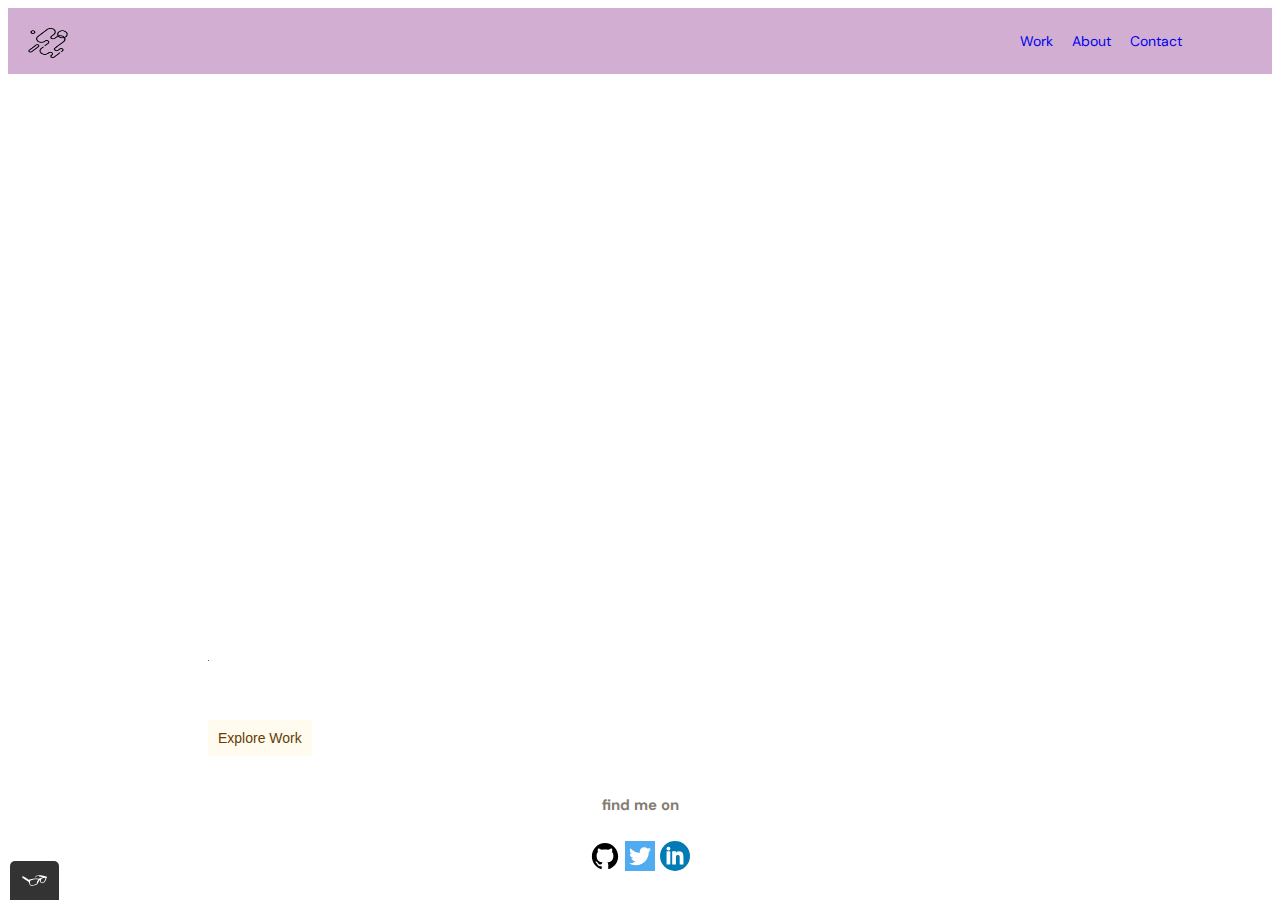
==== index.html @ d6a0b6d6 "css updates" ====
<!DOCTYPE html>
<html>

<head>
    <meta charset="utf-8">
    <title>Kelsey Merten's Portfolio</title>
    <meta name="viewport" content="width=device-width, initial-scale=1">
    <!--swap out favicon-->
    <link rel="icon" type="image/png" href="img/favicon-32x32.png" sizes="32x32" />

    <!--stylesheets-->
    <link rel="normalize" type="text/css" href="css/normalize.css">
    <link rel="stylesheet" type="text/css" href="css/stylesheet.css">

    <!--Fonts-->
    <link rel="preconnect" href="https://fonts.googleapis.com">
    <link rel="preconnect" href="https://fonts.gstatic.com" crossorigin>
    <link href="https://fonts.googleapis.com/css2?family=Abril+Fatface&display=swap" rel="stylesheet">
    <link href="https://fonts.googleapis.com/css2?family=DM+Sans:opsz,wght@9..40,200&display=swap" rel="stylesheet">

</head>

<body>
    <header class="page-header">
        <a href="index.html">
            <img class="icon" src="img/icon.png" href="index.html" alt="icon">
        </a>
        <nav class="page-header__item">
            <ul class="navigation-list" role="menubar">
                <li role="presentation">
                    <a href="work.html" role="menuitem">Work</a>
                </li>
                <li role="presentation">
                    <a href="about.kelsey.html" role="menuitem">About</a>
                </li>
                <li role="presentation">
                    <a href="contact.kelsey.html" role="menuitem">Contact</a>
                </li>
            </ul>
        </nav>
    </header>

    <main>
        <section class="columns">
            <div class="row.img">
                <div class="column img">
                    <a href="kmresume.pdf" title="Click to Download Resume" download="Kelsey.Merten.Resume">
                        <video autoplay src="./img/mymovie.mp4" alt="Photo of Kelsey"></video>
                    </a>
                </div>
            </div>


            <div class="row.info">
                <div class="column info">
                    <h1 class="name">Kelsey Joan <br> Merten
                        <div class="box"></div>
                    </h1>
                    <p>web developer | project manager | digital creator</p>

                    <span class="button2">
                        <button onclick="window.location.href='work.html'">Explore Work</button>
                    </span>
                </div>
            </div>

        </section>
    </main>
    <div class="footer">
        <footer>
            <h5>find me on</h5>

            <!-- Github logo -->
            <a href="https://github.com/kmerten10" target="_blank">
                <svg width="30px" height="30px" id="Layer_1" style="enable-background:new 0 0 512 512;" version="1.1"
                    viewBox="0 0 512 512" width="512px" xml:space="preserve" xmlns="http://www.w3.org/2000/svg"
                    xmlns:xlink="http://www.w3.org/1999/xlink">
                    <style type="text/css">
                        <![CDATA[
                        .st0 {
                            fill-rule: evenodd;
                            clip-rule: evenodd;
                        }
                        ]]>
                    </style>
                    <g>
                        <path class="st0"
                            d="M256,32C132.3,32,32,134.8,32,261.7c0,101.5,64.2,187.5,153.2,217.9c11.2,2.1,15.3-5,15.3-11.1   c0-5.5-0.2-19.9-0.3-39.1c-62.3,13.9-75.5-30.8-75.5-30.8c-10.2-26.5-24.9-33.6-24.9-33.6c-20.3-14.3,1.5-14,1.5-14   c22.5,1.6,34.3,23.7,34.3,23.7c20,35.1,52.4,25,65.2,19.1c2-14.8,7.8-25,14.2-30.7c-49.7-5.8-102-25.5-102-113.5   c0-25.1,8.7-45.6,23-61.6c-2.3-5.8-10-29.2,2.2-60.8c0,0,18.8-6.2,61.6,23.5c17.9-5.1,37-7.6,56.1-7.7c19,0.1,38.2,2.6,56.1,7.7   c42.8-29.7,61.5-23.5,61.5-23.5c12.2,31.6,4.5,55,2.2,60.8c14.3,16.1,23,36.6,23,61.6c0,88.2-52.4,107.6-102.3,113.3   c8,7.1,15.2,21.1,15.2,42.5c0,30.7-0.3,55.5-0.3,63c0,6.1,4,13.3,15.4,11C415.9,449.1,480,363.1,480,261.7   C480,134.8,379.7,32,256,32z" />
                    </g>
                </svg>
            </a>

            <!-- Twitter Icon -->
            <a href="https://twitter.com/kelseyjmerten" target="_blank">
                <svg width="30px" heigh="30px" enable-background="new 0 0 48 48" version="1.1" id="Capa_1"
                    xmlns="http://www.w3.org/2000/svg" xmlns:xlink="http://www.w3.org/1999/xlink" x="0px" y="0px"
                    viewBox="0 0 455.731 455.731" style="enable-background:new 0 0 455.731 455.731;"
                    xml:space="preserve">
                    <g>
                        <rect x="0" y="0" style="fill:#50ABF1;" width="455.731" height="455.731" />
                        <path style="fill:#FFFFFF;" d="M60.377,337.822c30.33,19.236,66.308,30.368,104.875,30.368c108.349,0,196.18-87.841,196.18-196.18
                    c0-2.705-0.057-5.39-0.161-8.067c3.919-3.084,28.157-22.511,34.098-35c0,0-19.683,8.18-38.947,10.107
                    c-0.038,0-0.085,0.009-0.123,0.009c0,0,0.038-0.019,0.104-0.066c1.775-1.186,26.591-18.079,29.951-38.207
                    c0,0-13.922,7.431-33.415,13.932c-3.227,1.072-6.605,2.126-10.088,3.103c-12.565-13.41-30.425-21.78-50.25-21.78
                    c-38.027,0-68.841,30.805-68.841,68.803c0,5.362,0.617,10.581,1.784,15.592c-5.314-0.218-86.237-4.755-141.289-71.423
                    c0,0-32.902,44.917,19.607,91.105c0,0-15.962-0.636-29.733-8.864c0,0-5.058,54.416,54.407,68.329c0,0-11.701,4.432-30.368,1.272
                    c0,0,10.439,43.968,63.271,48.077c0,0-41.777,37.74-101.081,28.885L60.377,337.822z" />
                    </g>
                </svg>
            </a>

            <!-- Linkedin logo -->
            <a href="https://www.linkedin.com/in/kelsey-merten-90860447/" target="_blank">
                <svg enable-background="new 0 0 32 32" height="30px" id="Layer_1" version="1.0" viewBox="0 0 32 32"
                    width="30px" :space="preserve" xmlns="http://www.w3.org/2000/svg"
                    xmlns:xlink="http://www.w3.org/1999/xlink">
                    <g>
                        <circle clip-rule="evenodd" cx="16" cy="16" fill="#007BB5" fill-rule="evenodd" r="16" />
                        <g>
                            <rect fill="#FFFFFF" height="14" width="4" x="7" y="11" />
                            <path
                                d="M20.499,11c-2.791,0-3.271,1.018-3.499,2v-2h-4v14h4v-8c0-1.297,0.703-2,2-2c1.266,0,2,0.688,2,2v8h4v-7    C25,14,24.479,11,20.499,11z"
                                fill="#FFFFFF" />
                            <circle cx="9" cy="8" fill="#FFFFFF" r="2" />
                        </g>
                        < <?xml version="1.0" ?>
                            <!DOCTYPE svg PUBLIC '-//W3C//DTD S/g><g/><g/><g/><g/><g/>
                </g>
            </svg>
        </a>
    </footer>
</div>
    
    <script src="js/tota11y.min.js"></script>
</body>

</html>
---- css/stylesheet.css ----
* {
  -webkit-box-sizing: border-box;
  box-sizing: border-box;
}

.icon {
  padding-top: 10px;
  padding-left: 10px;
  width: 50px;
  height: 40px;
}

.page-header {
  background-color: #d2afd2;
  border-bottom: 20px solid #fff;
  display: -webkit-box;
  display: -ms-flexbox;
  display: flex;
  width: 100%;
  padding: 10px;
  font-size: 14px;
  margin: 0;
}

.page-header__item {
  -webkit-box-flex: 0;
  -ms-flex: 0 1 100px;
  flex: 0 1 100px;
}

.page-header__item:last-child {
  -webkit-box-flex: 1;
  -ms-flex-positive: 1;
  flex-grow: 1;
  text-align: right;
  padding-right: 80px;
}

.navigation-list {
  list-style-type: none;
}

.navigation-list li {
  display: inline-block;
  margin-left: 15px;
}

a {
  text-decoration: none;
}

.navigation-list a:hover {
  cursor: crosshair;
  color: #b56b0c;
}

body {
  font-family: 'DM Sans', sans-serif;
  line-height: 1.3;
  font-size: 18px;
  color: #fff;
  border: 0;
}



h1 {
  color: #fff;
  font-size: 70px;
  letter-spacing: 20px;
  font-family: 'Abril Fatface', cursive;
  margin: 0;
}

h1.name {
  border-bottom: none;
  padding-top: 18%;
  padding-left: 200px;
}

h2 {
  color: white;
  font-size: 40px;
}

h3 {
  color: white;
  font-size: 20px;
  padding-left: 40px;
  text-align: left;
}

h5 {
  color: #837c72;
  display: both;
  display: -webkit-box;
  display: -ms-flexbox;
  display: flex;
  -webkit-box-pack: space-evenly;
  -ms-flex-pack: space-evenly;
  justify-content: space-evenly;
  justify-items: center;
  -ms-flex-line-pack: space-evenly;
  align-content: space-evenly;
  -webkit-box-align: center;
  -ms-flex-align: center;
  align-items: center;
}

p {
  padding-left: 200px;
}

.button2 {
  color: #673c04;
  text-decoration: none;
  padding-left: 200px;
}

a:visited {
  color: #3d2506;
  text-decoration: none;
}

button:hover {
  cursor: crosshair;
  color: #b56b0c;
}

button {
  font-family: 'Open Sans', sans-serif;
  font-size: 14px;
  padding: 10px;
  border-color: white;
  border-width: 10px;
  color: #673c04;
  background-color: rgb(255, 252, 239);
  border: none;
}

video {
  width: 100%;
  height: auto;
  -webkit-filter: contrast(140%) brightness(105%);
}

.box {
  width: 1px;
  height: 1px;
  background-color: white;
  -webkit-transition: width 2s;
  -o-transition: width 2s;
  transition: width 2s;
  background-color: #55509a;
}

h1.name:hover .box {
  width: 900px;
  background-color: #fff;
  -webkit-transition-property: width;
  -o-transition-property: width;
  transition-property: width;
  -webkit-transition-duration: 5s;
  -o-transition-duration: 5s;
  transition-duration: 5s;
  -webkit-transition-timing-function: ease-in-out;
  -o-transition-timing-function: ease-in-out;
  transition-timing-function: ease-in-out;
}

div.footer {
  clear: both;
  display: -webkit-box;
  display: -ms-flexbox;
  display: flex;
  padding-top: 15px;
  padding-bottom: 5px;
  -webkit-box-pack: space-evenly;
  -ms-flex-pack: space-evenly;
  justify-content: space-evenly;
  justify-items: center;
  -ms-flex-line-pack: space-evenly;
  align-content: space-evenly;
  -webkit-box-align: center;
  -ms-flex-align: center;
  align-items: center;
  text-decoration: none;
}

/* Secomdary Pages  */
.title {
  color: #fff;
  font-size: 70px;
  letter-spacing: 20px;
  font-family: 'Bebas Neue';
  padding-left: 50px;
  padding-top: 20px;
}

div.secondarypage {
  background-color: #55509a;
  padding-bottom: 800px;
}

@-webkit-keyframes color-change {
  0% {
    fill: #000;
  }

  50% {
    fill: #ba43de;
  }

  100% {
    fill: blue;
  }
}

@keyframes color-change {
  0% {
    fill: #000;
  }

  50% {
    fill: #720e90;
  }

  100% {
    fill: blue;
  }
}

.shark {
  text-align: right;
  -webkit-animation-duration: 4s;
  animation-duration: 4s;
  -webkit-animation-name: color-change;
  animation-name: color-change;
  -webkit-animation-iteration-count: infinite;
  animation-iteration-count: infinite;
  -webkit-animation-direction: normal;
  animation-direction: normal;
  -webkit-animation-timing-function: ease-in-out;
  animation-timing-function: ease-in-out;
}

@-webkit-keyframes shark-move {
  from {
    -webkit-transform: translate(100%, 48px);
    transform: translate(100%, 48px);
  }

  to {
    -webkit-transform: translate(-100%, 48px);
    transform: translate(-100%, 48px);
  }
}

@keyframes shark-move {
  from {
    -webkit-transform: translate(100%, 48px);
    transform: translate(100%, 48px);
  }

  to {
    -webkit-transform: translate(-100%, 48px);
    transform: translate(-100%, 48px);
  }
}

.svg_container {
  text-align: right;
  -webkit-animation-duration: 7s;
  animation-duration: 7s;
  -webkit-animation-name: shark-move;
  animation-name: shark-move;
  -webkit-animation-iteration-count: infinite;
  animation-iteration-count: infinite;
  -webkit-animation-direction: normal;
  animation-direction: normal;
  -webkit-animation-timing-function: ease-in-out;
  animation-timing-function: ease-in-out;
}

div.grid_container {
  display: -webkit-box;
  display: -ms-flexbox;
  display: flex;
}

.grid {
  display: -ms-grid;
  display: grid;
  -ms-grid-columns: 1fr 30px 1fr;
  grid-template-columns: 1fr 1fr;
  grid-gap: 30px;
  -webkit-box-pack: center;
  -ms-flex-pack: center;
  justify-content: center;
  justify-items: center;
  -ms-flex-line-pack: space-evenly;
  align-content: space-evenly;
  -webkit-box-align: center;
  -ms-flex-align: center;
  align-items: center;
}

/* Contact Page Columns */
.column1 {
  width: 50%;
  height: 400px;
  -webkit-box-sizing: border-box;
  box-sizing: border-box;
  text-align: left;
  float: left;
  padding-left: 80px;
}

.column2 {
  width: 50%;
  height: 400px;
  -webkit-box-sizing: border-box;
  box-sizing: border-box;
  text-align: left;
  float: right;
  padding-left: 80px;
}

@media all and (max-width: 500px) {
  .grid {
    -ms-grid-columns: 1fr;
    grid-template-columns: 1fr;
    grid-gap: 10px;
  }

  .grid__item:last-child {
    grid-column: auto / auto;
    grid-row: auto / auto;
  }

  h1 {
    font-size: 22px;
  }
}
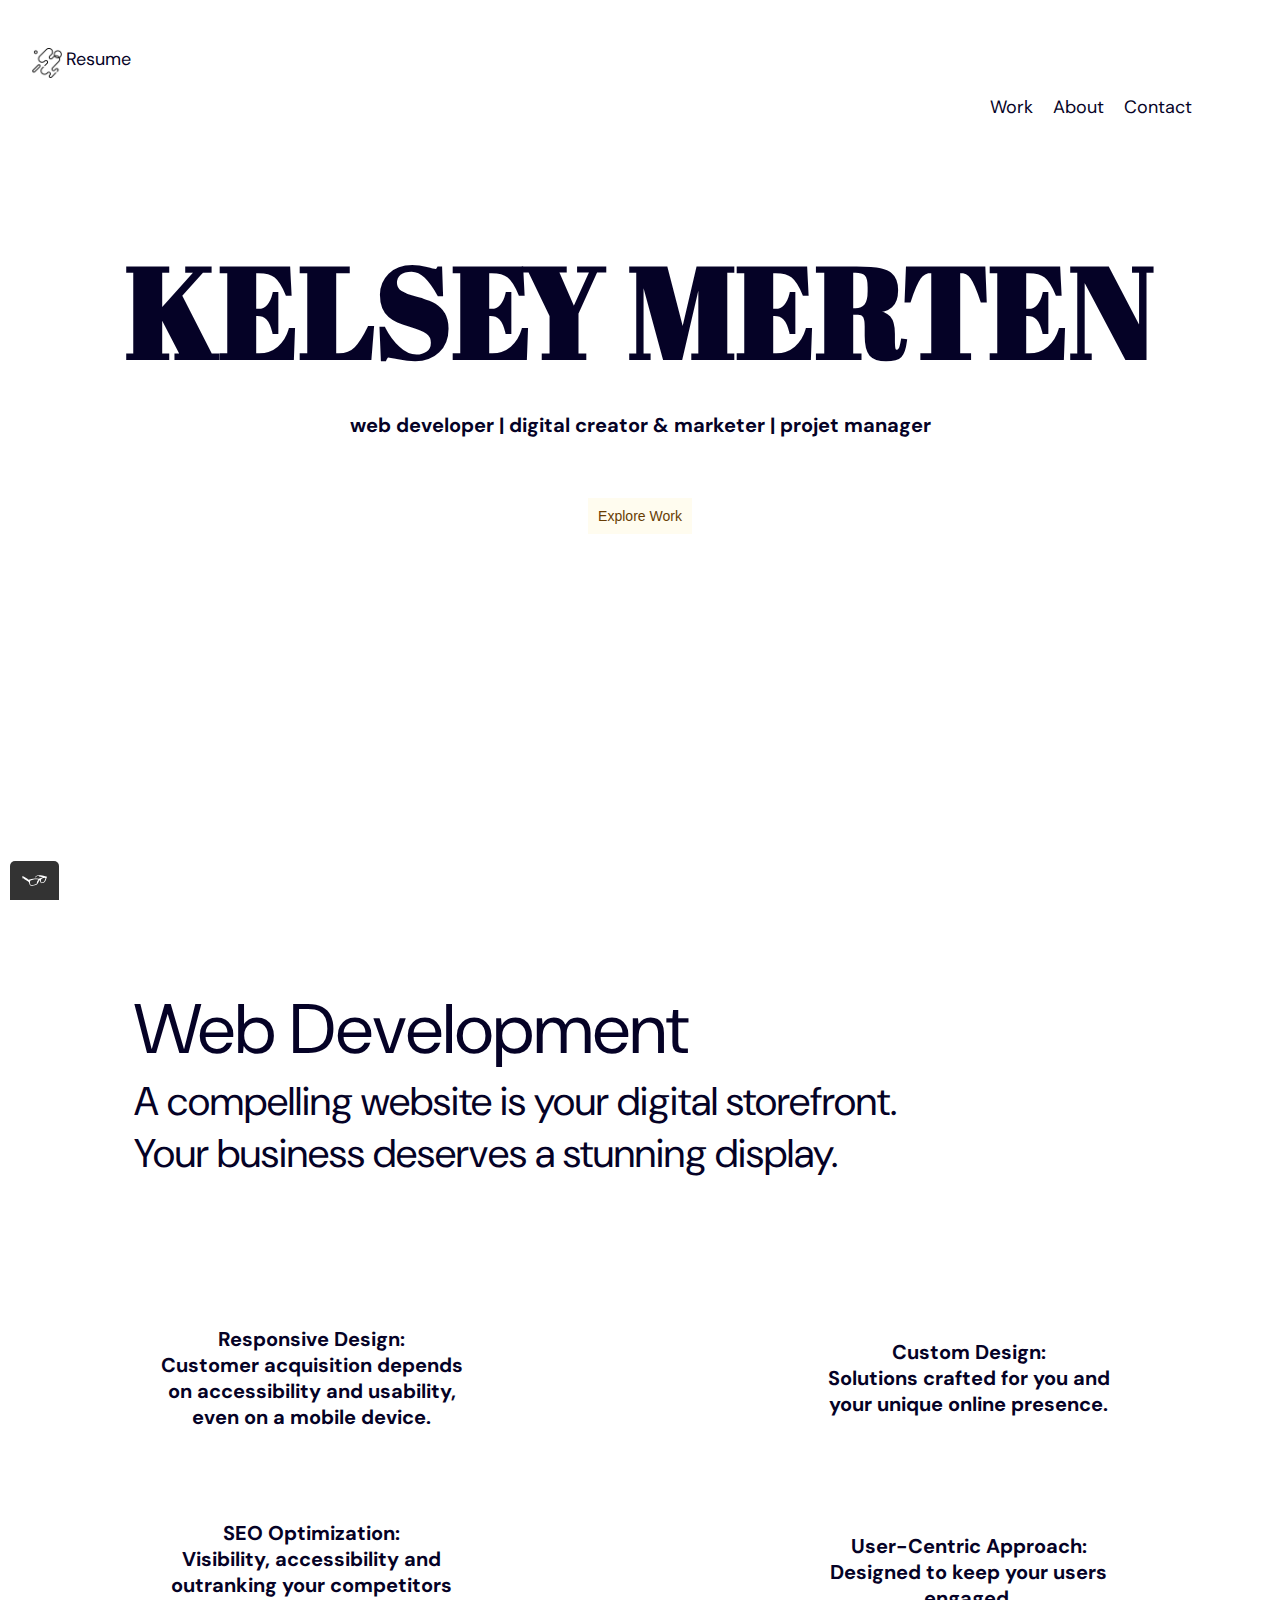
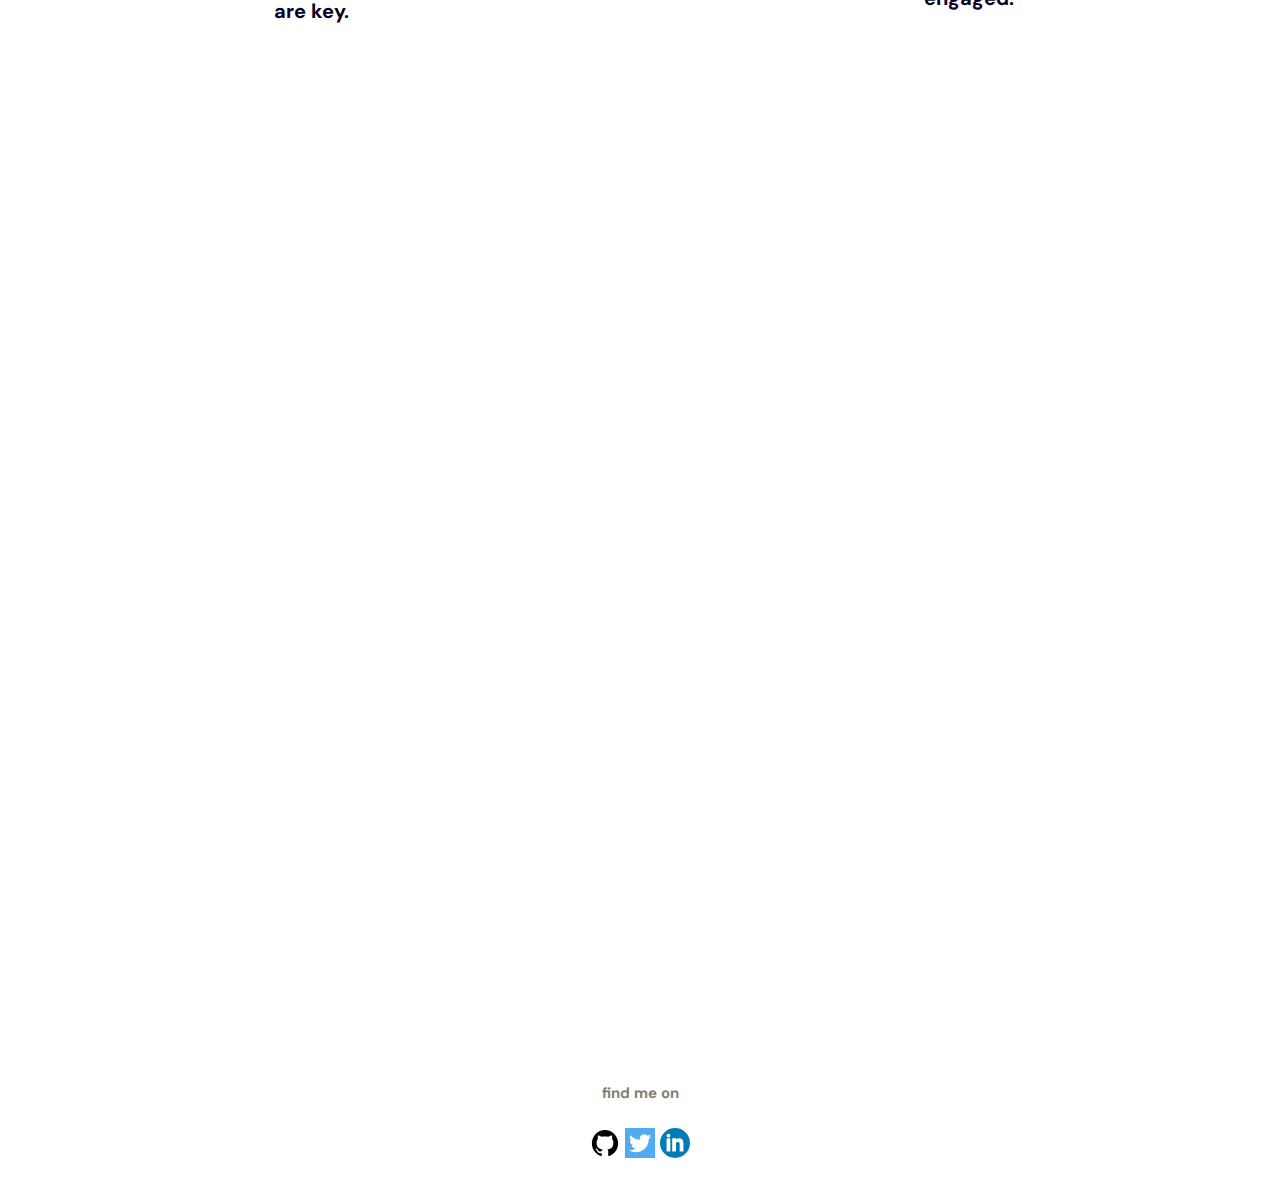
==== commit 8cc8fcc6: "CSS updates" ====
--- a/index.html
+++ b/index.html
@@ -3,7 +3,7 @@
 
 <head>
     <meta charset="utf-8">
-    <title>Kelsey Merten's Portfolio</title>
+    <title>Folio - K.M.</title>
     <meta name="viewport" content="width=device-width, initial-scale=1">
     <!--swap out favicon-->
     <link rel="icon" type="image/png" href="img/favicon-32x32.png" sizes="32x32" />
@@ -21,51 +21,73 @@
 </head>
 
 <body>
-    <header class="page-header">
-        <a href="index.html">
-            <img class="icon" src="img/icon.png" href="index.html" alt="icon">
+
+    <span>
+        <a class="resume" href="kmresume.pdf" download="Kelsey.Merten.Resume">
+            <img class="icon" src="img/icon.png" href="kmresume.pdf" alt="icon">
+            <span href="kmresume.pdf" download="Kelsey.Merten.Resume" class="resume">Resume</span>
         </a>
-        <nav class="page-header__item">
-            <ul class="navigation-list" role="menubar">
-                <li role="presentation">
-                    <a href="work.html" role="menuitem">Work</a>
-                </li>
-                <li role="presentation">
-                    <a href="about.kelsey.html" role="menuitem">About</a>
-                </li>
-                <li role="presentation">
-                    <a href="contact.kelsey.html" role="menuitem">Contact</a>
-                </li>
-            </ul>
-        </nav>
-    </header>
-
-    <main>
-        <section class="columns">
-            <div class="row.img">
-                <div class="column img">
-                    <a href="kmresume.pdf" title="Click to Download Resume" download="Kelsey.Merten.Resume">
-                        <video autoplay src="./img/mymovie.mp4" alt="Photo of Kelsey"></video>
-                    </a>
-                </div>
-            </div>
+    </span>
+    <nav class="page-header__item">
+        <ul class="navigation-list" role="menubar">
+            <li role="presentation">
+                <a href="work.html" role="menuitem">Work</a>
+            </li>
+            <li role="presentation">
+                <a href="about.kelsey.html" role="menuitem">About</a>
+            </li>
+            <li role="presentation">
+                <a href="contact.kelsey.html" role="menuitem">Contact</a>
+            </li>
+        </ul>
+    </nav>
 
 
-            <div class="row.info">
-                <div class="column info">
-                    <h1 class="name">Kelsey Joan <br> Merten
-                        <div class="box"></div>
-                    </h1>
-                    <p>web developer | project manager | digital creator</p>
+    <div>
+        <video muted autoplay src="./img/myMovie.mp4" alt="Photo of Kelsey"></video>
+        <h1 class="name">KELSEY MERTEN
+        </h1>
+        <p>web developer | digital creator & marketer | projet manager </p>
 
-                    <span class="button2">
-                        <button onclick="window.location.href='work.html'">Explore Work</button>
-                    </span>
-                </div>
-            </div>
+        <span class="button2">
+            <button onclick="window.location.href='work.html'">Explore Work</button>
+        </span>
+    </div>
 
-        </section>
-    </main>
+
+    <div class="videocontainer">
+        <div class="flowers">
+            <video muted autoplay loop src="./img/flowers.mp4" alt="Photo of Kelsey"></video>
+        </div>
+
+        <div class="webheader">Web Development <br>
+
+            <div class="webheader small"> A compelling website is your digital storefront. <br>Your business deserves a
+                stunning
+                display.</div>
+        </div>
+
+        <div class="webdev">
+            <p class="webdevitem">Responsive Design: <br> Customer acquisition depends on accessibility and
+                usability, even on a mobile
+                device. </p>
+            <p class="webdevitem">Custom Design: <br> Solutions crafted for you and your unique online presence.
+            </p>
+            <p class="webdevitem">SEO Optimization: <br> Visibility, accessibility and outranking your competitors
+                are key. </p>
+            <p class="webdevitem">User-Centric Approach: <br> Designed to keep your users engaged. </p>
+        </div>
+    </div>
+
+
+    <div class="flowers">
+        <video muted autoplay loop src="./img/flowers.mp4" alt="Photo of Kelsey"></video>
+    </div>
+
+
+
+
+
     <div class="footer">
         <footer>
             <h5>find me on</h5>
@@ -132,6 +154,8 @@
 </div>
     
     <script src="js/tota11y.min.js"></script>
+    <script src="js/main.js"></script>
+
 </body>
 
 </html>--- a/css/stylesheet.css
+++ b/css/stylesheet.css
@@ -4,31 +4,22 @@
 }
 
 .icon {
-  padding-top: 10px;
-  padding-left: 10px;
+  padding-top: 20px;
+  padding-left: 20px;
   width: 50px;
-  height: 40px;
-}
-
-.page-header {
-  background-color: #d2afd2;
-  border-bottom: 20px solid #fff;
-  display: -webkit-box;
-  display: -ms-flexbox;
-  display: flex;
-  width: 100%;
-  padding: 10px;
-  font-size: 14px;
+  height: 50px;
+}
+
+.resume {
+  padding: 0;
   margin: 0;
-}
+  padding-left: 4px;
+  padding-top: 20px;
+  display: flex;
+}
+
 
 .page-header__item {
-  -webkit-box-flex: 0;
-  -ms-flex: 0 1 100px;
-  flex: 0 1 100px;
-}
-
-.page-header__item:last-child {
   -webkit-box-flex: 1;
   -ms-flex-positive: 1;
   flex-grow: 1;
@@ -47,11 +38,12 @@
 
 a {
   text-decoration: none;
+  color: #050226;
 }
 
 .navigation-list a:hover {
   cursor: crosshair;
-  color: #b56b0c;
+  color: #f9bf73;
 }
 
 body {
@@ -62,31 +54,33 @@
   border: 0;
 }
 
-
-
 h1 {
-  color: #fff;
-  font-size: 70px;
-  letter-spacing: 20px;
+  color: #050226;
+  font-size: 10vw;
+  justify-content: center;
   font-family: 'Abril Fatface', cursive;
   margin: 0;
+  z-index: 10;
 }
 
 h1.name {
   border-bottom: none;
-  padding-top: 18%;
-  padding-left: 200px;
+  padding-top: 7%;
+  top: 0;
+  left: 0;
+  z-index: 1;
+  display: flex;
 }
 
 h2 {
-  color: white;
+  color: #050226;
   font-size: 40px;
+  justify-content: left;
 }
 
 h3 {
-  color: white;
+  color: #050226;
   font-size: 20px;
-  padding-left: 40px;
   text-align: left;
 }
 
@@ -108,18 +102,19 @@
 }
 
 p {
-  padding-left: 200px;
+  color: #050226;
+  font-weight: bolder;
+  font-size: 20px;
+  text-align: center;
 }
 
 .button2 {
   color: #673c04;
   text-decoration: none;
-  padding-left: 200px;
-}
-
-a:visited {
-  color: #3d2506;
-  text-decoration: none;
+  display: flex;
+  justify-content: center;
+  z-index: 10;
+  padding-top: 40px;
 }
 
 button:hover {
@@ -139,33 +134,71 @@
 }
 
 video {
+  display: flex;
+  -webkit-filter: contrast(140%) brightness(105%);
+  z-index: -1;
+  position: absolute;
+  top: 0;
+  left: 0;
   width: 100%;
-  height: auto;
-  -webkit-filter: contrast(140%) brightness(105%);
-}
-
-.box {
-  width: 1px;
-  height: 1px;
-  background-color: white;
-  -webkit-transition: width 2s;
-  -o-transition: width 2s;
-  transition: width 2s;
-  background-color: #55509a;
-}
-
-h1.name:hover .box {
-  width: 900px;
-  background-color: #fff;
-  -webkit-transition-property: width;
-  -o-transition-property: width;
-  transition-property: width;
-  -webkit-transition-duration: 5s;
-  -o-transition-duration: 5s;
-  transition-duration: 5s;
-  -webkit-transition-timing-function: ease-in-out;
-  -o-transition-timing-function: ease-in-out;
-  transition-timing-function: ease-in-out;
+  height: 100%;
+  -o-object-fit: cover;
+  object-fit: cover;
+  -o-object-position: center;
+  object-position: center;
+  opacity: 80%;
+}
+
+.flowers {
+  display: flex;
+  left: 0;
+  z-index: -1;
+  position: absolute;
+  width: 80%;
+  height: 40%;
+  -o-object-position: bottom;
+  object-position: bottom;
+  margin-top: 350px;
+  margin-left: 30px;
+  opacity: 30%;
+  border-radius: 10px;
+  overflow: hidden;
+}
+
+.webdev {
+  display: -ms-grid;
+  display: grid;
+  -ms-grid-columns: 1fr 30px 1fr;
+  grid-template-columns: 1fr 1fr;
+  grid-gap: 50px;
+  -webkit-box-pack: center;
+  -ms-flex-pack: center;
+  justify-content: center;
+  justify-items: center;
+  -ms-flex-line-pack: space-evenly;
+  align-content: space-evenly;
+  -webkit-box-align: center;
+  -ms-flex-align: center;
+  align-items: center;
+  padding-top: 10%;
+}
+
+.webdevitem {
+  width: 50%;
+}
+
+.webheader {
+  font-size: 70px;
+  display: grid;
+  color: #050226;
+  padding-top: 450px;
+  padding-left: 10%;
+}
+
+.webheader .small {
+  font-size: 40px;
+  padding: 0;
+  width: 70%;
 }
 
 div.footer {
@@ -185,6 +218,7 @@
   -ms-flex-align: center;
   align-items: center;
   text-decoration: none;
+  margin-top: 1000px;
 }
 
 /* Secomdary Pages  */
@@ -228,58 +262,6 @@
   100% {
     fill: blue;
   }
-}
-
-.shark {
-  text-align: right;
-  -webkit-animation-duration: 4s;
-  animation-duration: 4s;
-  -webkit-animation-name: color-change;
-  animation-name: color-change;
-  -webkit-animation-iteration-count: infinite;
-  animation-iteration-count: infinite;
-  -webkit-animation-direction: normal;
-  animation-direction: normal;
-  -webkit-animation-timing-function: ease-in-out;
-  animation-timing-function: ease-in-out;
-}
-
-@-webkit-keyframes shark-move {
-  from {
-    -webkit-transform: translate(100%, 48px);
-    transform: translate(100%, 48px);
-  }
-
-  to {
-    -webkit-transform: translate(-100%, 48px);
-    transform: translate(-100%, 48px);
-  }
-}
-
-@keyframes shark-move {
-  from {
-    -webkit-transform: translate(100%, 48px);
-    transform: translate(100%, 48px);
-  }
-
-  to {
-    -webkit-transform: translate(-100%, 48px);
-    transform: translate(-100%, 48px);
-  }
-}
-
-.svg_container {
-  text-align: right;
-  -webkit-animation-duration: 7s;
-  animation-duration: 7s;
-  -webkit-animation-name: shark-move;
-  animation-name: shark-move;
-  -webkit-animation-iteration-count: infinite;
-  animation-iteration-count: infinite;
-  -webkit-animation-direction: normal;
-  animation-direction: normal;
-  -webkit-animation-timing-function: ease-in-out;
-  animation-timing-function: ease-in-out;
 }
 
 div.grid_container {
@@ -305,6 +287,13 @@
   align-items: center;
 }
 
+a.link {
+  display: flex;
+  justify-content: space-evenly;
+  align-items: center;
+  color: white;
+}
+
 /* Contact Page Columns */
 .column1 {
   width: 50%;
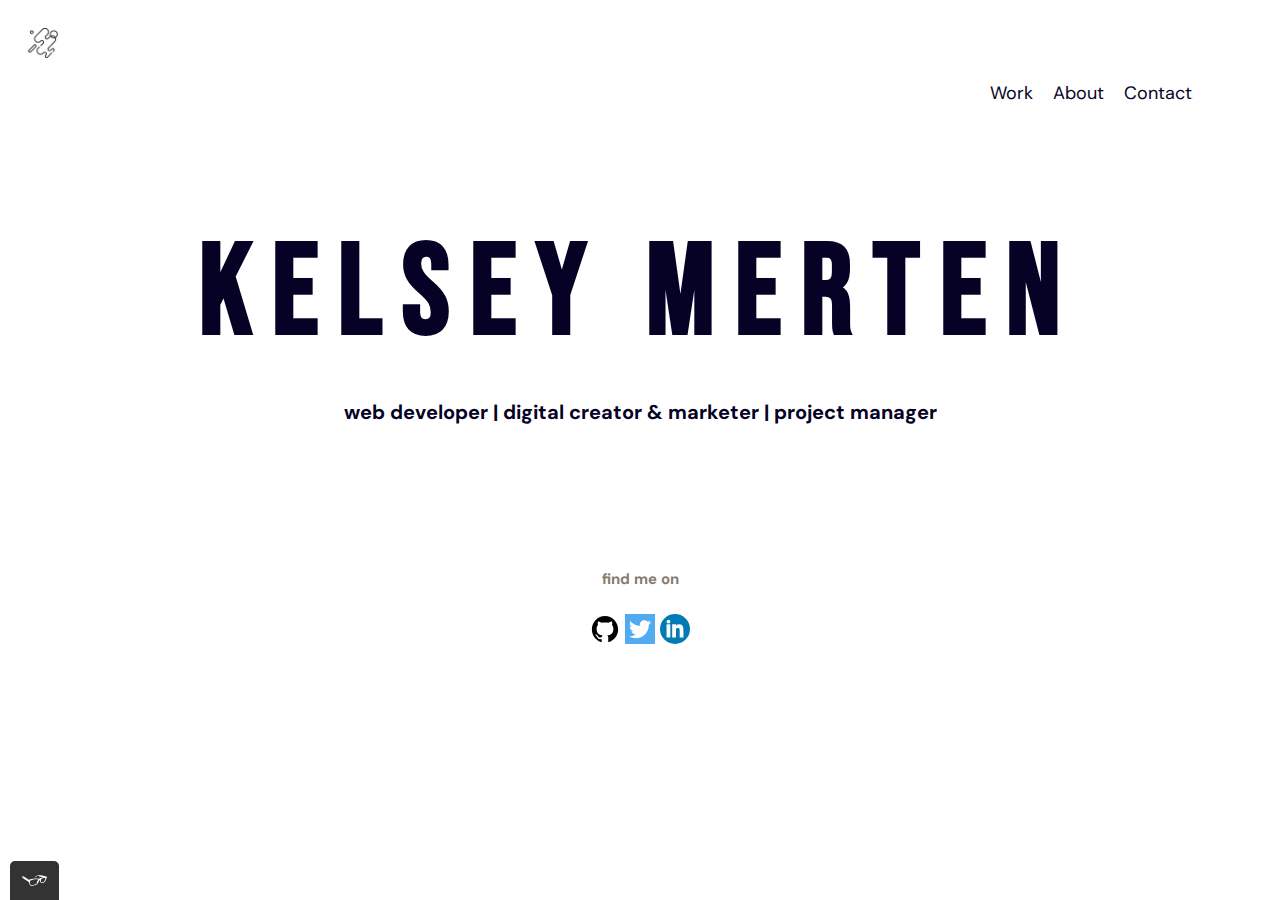
==== commit f170c3df: "css updates" ====
--- a/index.html
+++ b/index.html
@@ -15,6 +15,7 @@
     <!--Fonts-->
     <link rel="preconnect" href="https://fonts.googleapis.com">
     <link rel="preconnect" href="https://fonts.gstatic.com" crossorigin>
+    <link href="https://fonts.googleapis.com/css2?family=Bebas+Neue&display=swap" rel="stylesheet">
     <link href="https://fonts.googleapis.com/css2?family=Abril+Fatface&display=swap" rel="stylesheet">
     <link href="https://fonts.googleapis.com/css2?family=DM+Sans:opsz,wght@9..40,200&display=swap" rel="stylesheet">
 
@@ -23,9 +24,9 @@
 <body>
 
     <span>
-        <a class="resume" href="kmresume.pdf" download="Kelsey.Merten.Resume">
-            <img class="icon" src="img/icon.png" href="kmresume.pdf" alt="icon">
-            <span href="kmresume.pdf" download="Kelsey.Merten.Resume" class="resume">Resume</span>
+        <a href="index.html">
+
+            <img class="icon" src="img/icon.png" href="index.html" alt="icon">
         </a>
     </span>
     <nav class="page-header__item">
@@ -44,46 +45,12 @@
 
 
     <div>
-        <video muted autoplay src="./img/myMovie.mp4" alt="Photo of Kelsey"></video>
+        <video class="main" muted autoplay src="./img/myMovie.mp4" alt="Photo of Kelsey"></video>
         <h1 class="name">KELSEY MERTEN
         </h1>
-        <p>web developer | digital creator & marketer | projet manager </p>
+        <p>web developer | digital creator & marketer | project manager </p>
 
-        <span class="button2">
-            <button onclick="window.location.href='work.html'">Explore Work</button>
-        </span>
     </div>
-
-
-    <div class="videocontainer">
-        <div class="flowers">
-            <video muted autoplay loop src="./img/flowers.mp4" alt="Photo of Kelsey"></video>
-        </div>
-
-        <div class="webheader">Web Development <br>
-
-            <div class="webheader small"> A compelling website is your digital storefront. <br>Your business deserves a
-                stunning
-                display.</div>
-        </div>
-
-        <div class="webdev">
-            <p class="webdevitem">Responsive Design: <br> Customer acquisition depends on accessibility and
-                usability, even on a mobile
-                device. </p>
-            <p class="webdevitem">Custom Design: <br> Solutions crafted for you and your unique online presence.
-            </p>
-            <p class="webdevitem">SEO Optimization: <br> Visibility, accessibility and outranking your competitors
-                are key. </p>
-            <p class="webdevitem">User-Centric Approach: <br> Designed to keep your users engaged. </p>
-        </div>
-    </div>
-
-
-    <div class="flowers">
-        <video muted autoplay loop src="./img/flowers.mp4" alt="Photo of Kelsey"></video>
-    </div>
-
 
 
 
--- a/css/stylesheet.css
+++ b/css/stylesheet.css
@@ -9,15 +9,6 @@
   width: 50px;
   height: 50px;
 }
-
-.resume {
-  padding: 0;
-  margin: 0;
-  padding-left: 4px;
-  padding-top: 20px;
-  display: flex;
-}
-
 
 .page-header__item {
   -webkit-box-flex: 1;
@@ -58,7 +49,8 @@
   color: #050226;
   font-size: 10vw;
   justify-content: center;
-  font-family: 'Abril Fatface', cursive;
+  font-family: 'Bebas Neue';
+  letter-spacing: 20px;
   margin: 0;
   z-index: 10;
 }
@@ -80,8 +72,27 @@
 
 h3 {
   color: #050226;
-  font-size: 20px;
+  font-size: 30px;
   text-align: left;
+  margin: 0;
+}
+
+h4 {
+  color: #050226;
+  font-size: 20px;
+  text-align: right;
+  padding-right: 190px;
+  top: 0;
+  margin: 0;
+}
+
+h2.contact {
+  text-align: center;
+}
+
+h3.contact {
+  text-align: center;
+  font-size: 20px;
 }
 
 h5 {
@@ -101,6 +112,15 @@
   align-items: center;
 }
 
+h6 {
+  color: #050226;
+  font-size: 20px;
+  text-align: left;
+  padding-right: 190px;
+  padding-top: 100px;
+  margin: 0;
+}
+
 p {
   color: #050226;
   font-weight: bolder;
@@ -108,34 +128,8 @@
   text-align: center;
 }
 
-.button2 {
-  color: #673c04;
-  text-decoration: none;
-  display: flex;
-  justify-content: center;
-  z-index: 10;
-  padding-top: 40px;
-}
-
-button:hover {
-  cursor: crosshair;
-  color: #b56b0c;
-}
-
-button {
-  font-family: 'Open Sans', sans-serif;
-  font-size: 14px;
-  padding: 10px;
-  border-color: white;
-  border-width: 10px;
-  color: #673c04;
-  background-color: rgb(255, 252, 239);
-  border: none;
-}
-
-video {
-  display: flex;
-  -webkit-filter: contrast(140%) brightness(105%);
+video.main {
+  display: flex;
   z-index: -1;
   position: absolute;
   top: 0;
@@ -146,26 +140,92 @@
   object-fit: cover;
   -o-object-position: center;
   object-position: center;
-  opacity: 80%;
-}
-
-.flowers {
-  display: flex;
-  left: 0;
+  filter: grayscale(100%);
+  opacity: 60%;
+}
+
+video.flowers {
+  display: flex;
   z-index: -1;
   position: absolute;
-  width: 80%;
-  height: 40%;
-  -o-object-position: bottom;
-  object-position: bottom;
-  margin-top: 350px;
-  margin-left: 30px;
-  opacity: 30%;
-  border-radius: 10px;
-  overflow: hidden;
-}
-
-.webdev {
+  top: 0;
+  left: 0;
+  width: 100%;
+  height: 100%;
+  -o-object-fit: cover;
+  object-fit: cover;
+  -o-object-position: center;
+  object-position: center;
+  filter: grayscale(100%);
+  opacity: 40%;
+}
+
+video.workvideo {
+  width: 700px;
+}
+
+div.footer {
+  clear: both;
+  display: -webkit-box;
+  display: -ms-flexbox;
+  display: flex;
+  align-items: flex-end;
+  bottom: 0;
+  padding-top: 100px;
+  -webkit-box-pack: space-evenly;
+  -ms-flex-pack: space-evenly;
+  justify-content: space-evenly;
+  justify-items: center;
+  -ms-flex-line-pack: space-evenly;
+  align-content: space-evenly;
+  -webkit-box-align: center;
+  text-decoration: none;
+}
+
+/* Secomdary Pages  */
+.title {
+  color: #050226;
+  font-size: 70px;
+  letter-spacing: 20px;
+  font-family: 'Bebas Neue';
+  padding-left: 50px;
+  padding-top: 20px;
+  padding-bottom: 20px;
+}
+
+.container-right {
+  width: 50%;
+  float: right;
+  padding-top: 7%;
+}
+
+.container-left {
+  width: 50%;
+  display: inline;
+}
+
+img {
+  width: 35%;
+  height: auto;
+  position: relative;
+  padding-left: 150px;
+  padding-top: 50px;
+  opacity: 90%;
+}
+
+img.work {
+  width: 700px;
+  height: auto;
+  padding: 0;
+}
+
+div.grid_container {
+  display: -webkit-box;
+  display: -ms-flexbox;
+  display: flex;
+}
+
+.grid {
   display: -ms-grid;
   display: grid;
   -ms-grid-columns: 1fr 30px 1fr;
@@ -180,111 +240,6 @@
   -webkit-box-align: center;
   -ms-flex-align: center;
   align-items: center;
-  padding-top: 10%;
-}
-
-.webdevitem {
-  width: 50%;
-}
-
-.webheader {
-  font-size: 70px;
-  display: grid;
-  color: #050226;
-  padding-top: 450px;
-  padding-left: 10%;
-}
-
-.webheader .small {
-  font-size: 40px;
-  padding: 0;
-  width: 70%;
-}
-
-div.footer {
-  clear: both;
-  display: -webkit-box;
-  display: -ms-flexbox;
-  display: flex;
-  padding-top: 15px;
-  padding-bottom: 5px;
-  -webkit-box-pack: space-evenly;
-  -ms-flex-pack: space-evenly;
-  justify-content: space-evenly;
-  justify-items: center;
-  -ms-flex-line-pack: space-evenly;
-  align-content: space-evenly;
-  -webkit-box-align: center;
-  -ms-flex-align: center;
-  align-items: center;
-  text-decoration: none;
-  margin-top: 1000px;
-}
-
-/* Secomdary Pages  */
-.title {
-  color: #fff;
-  font-size: 70px;
-  letter-spacing: 20px;
-  font-family: 'Bebas Neue';
-  padding-left: 50px;
-  padding-top: 20px;
-}
-
-div.secondarypage {
-  background-color: #55509a;
-  padding-bottom: 800px;
-}
-
-@-webkit-keyframes color-change {
-  0% {
-    fill: #000;
-  }
-
-  50% {
-    fill: #ba43de;
-  }
-
-  100% {
-    fill: blue;
-  }
-}
-
-@keyframes color-change {
-  0% {
-    fill: #000;
-  }
-
-  50% {
-    fill: #720e90;
-  }
-
-  100% {
-    fill: blue;
-  }
-}
-
-div.grid_container {
-  display: -webkit-box;
-  display: -ms-flexbox;
-  display: flex;
-}
-
-.grid {
-  display: -ms-grid;
-  display: grid;
-  -ms-grid-columns: 1fr 30px 1fr;
-  grid-template-columns: 1fr 1fr;
-  grid-gap: 30px;
-  -webkit-box-pack: center;
-  -ms-flex-pack: center;
-  justify-content: center;
-  justify-items: center;
-  -ms-flex-line-pack: space-evenly;
-  align-content: space-evenly;
-  -webkit-box-align: center;
-  -ms-flex-align: center;
-  align-items: center;
 }
 
 a.link {
@@ -292,27 +247,6 @@
   justify-content: space-evenly;
   align-items: center;
   color: white;
-}
-
-/* Contact Page Columns */
-.column1 {
-  width: 50%;
-  height: 400px;
-  -webkit-box-sizing: border-box;
-  box-sizing: border-box;
-  text-align: left;
-  float: left;
-  padding-left: 80px;
-}
-
-.column2 {
-  width: 50%;
-  height: 400px;
-  -webkit-box-sizing: border-box;
-  box-sizing: border-box;
-  text-align: left;
-  float: right;
-  padding-left: 80px;
 }
 
 @media all and (max-width: 500px) {
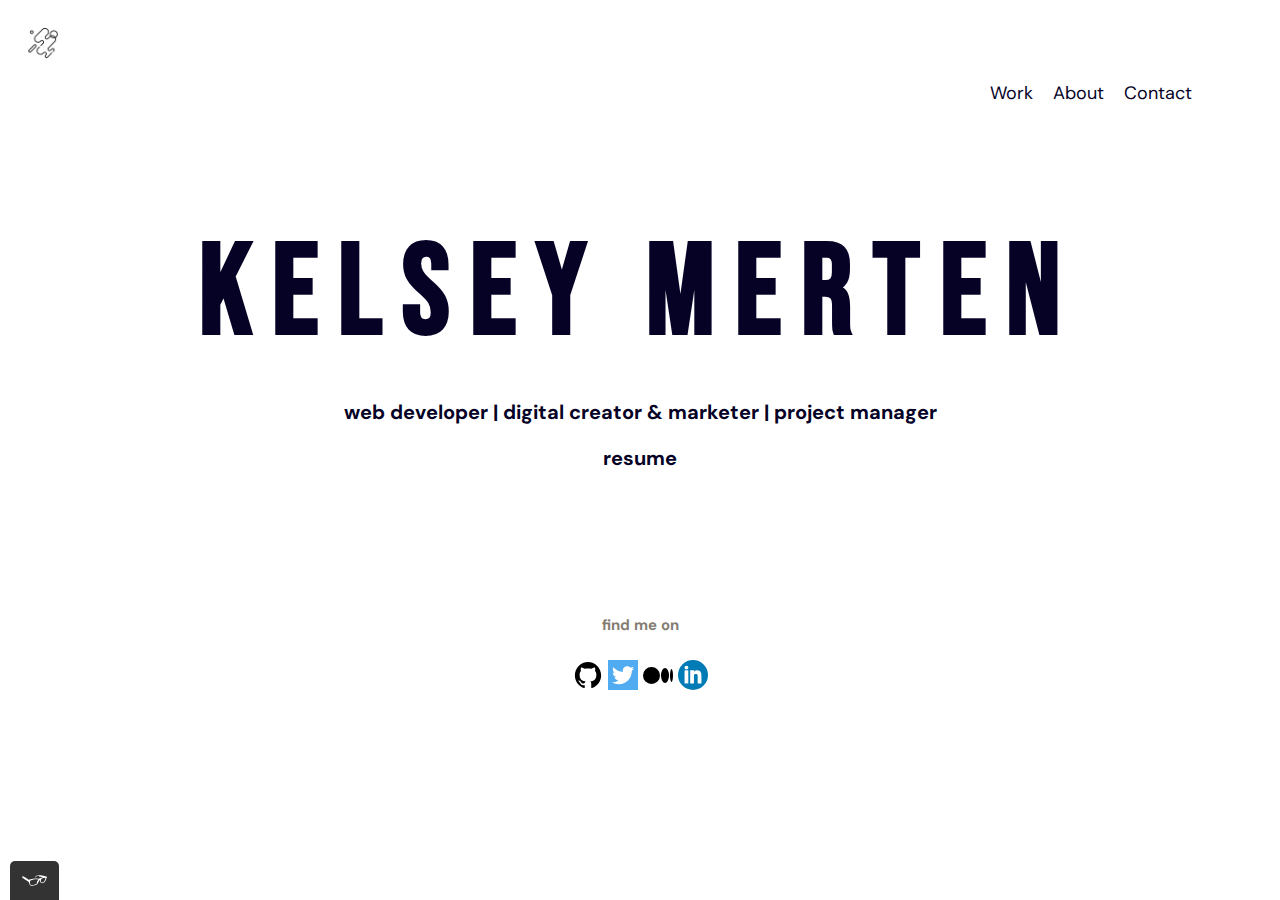
==== commit 7a74120d: "resume added" ====
--- a/index.html
+++ b/index.html
@@ -49,7 +49,9 @@
         <h1 class="name">KELSEY MERTEN
         </h1>
         <p>web developer | digital creator & marketer | project manager </p>
-
+        <a class="resume" href="kmresume.pdf" download="Kelsey.Merten.Resume">
+            <p>resume</p>
+        </a>
     </div>
 
 
@@ -98,6 +100,14 @@
                 </svg>
             </a>
 
+            <a href="https://medium.com/@kelsey.merten" target="_blank">
+                <svg xmlns="http://www.w3.org/2000/svg" x="0px" y="0px" width="30" height="30" viewBox="0 0 30 30">
+                    <path
+                        d="M8.5 7A8.5 8.5 0 108.5 24 8.5 8.5 0 108.5 7zM22 8A4 7.5 0 1022 23 4 7.5 0 1022 8zM28.5 9A1.5 6.5 0 1028.5 22 1.5 6.5 0 1028.5 9z">
+                    </path>
+                </svg>
+            </a>
+
             <!-- Linkedin logo -->
             <a href="https://www.linkedin.com/in/kelsey-merten-90860447/" target="_blank">
                 <svg enable-background="new 0 0 32 32" height="30px" id="Layer_1" version="1.0" viewBox="0 0 32 32"
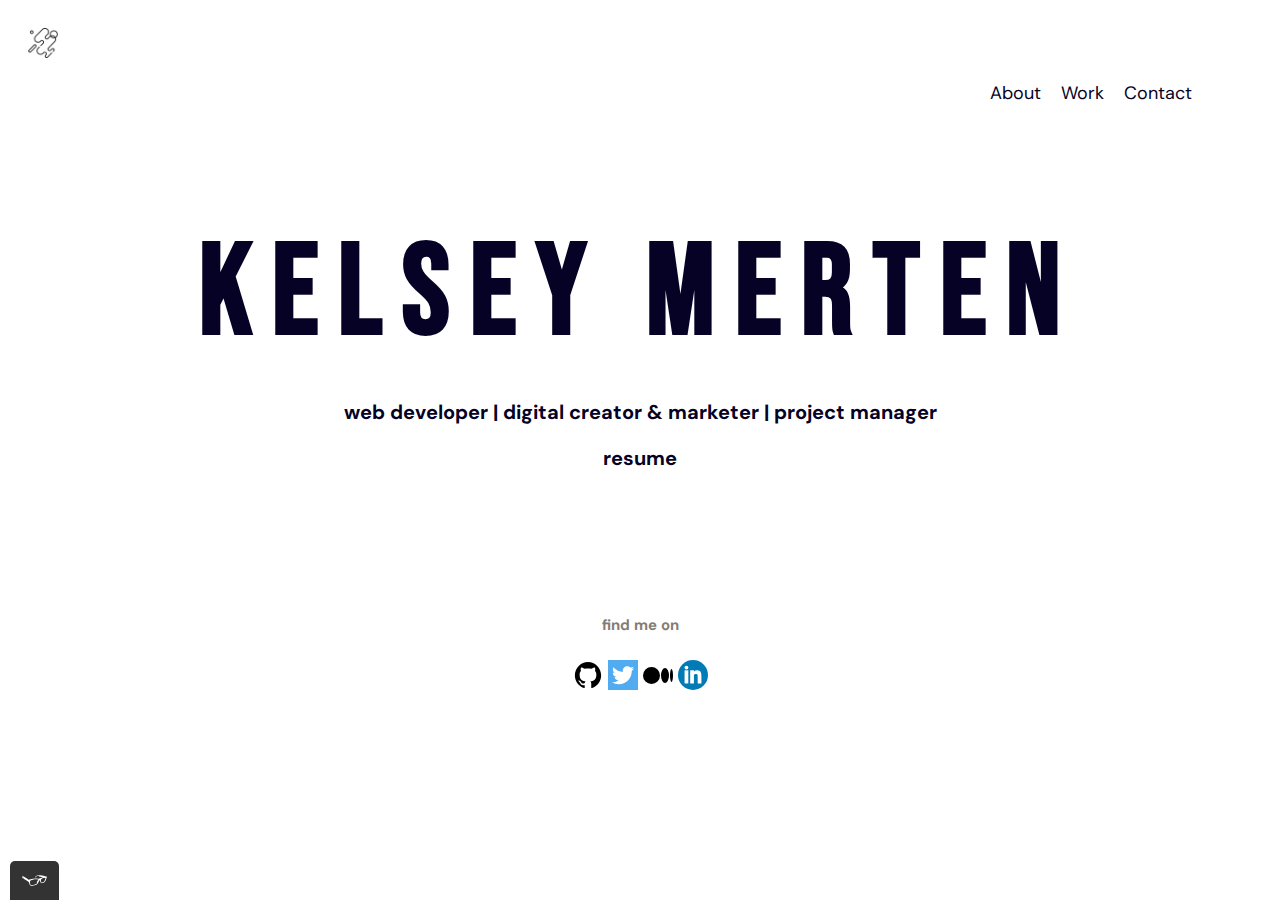
==== commit 11ab8a58: "reordered navigation" ====
--- a/index.html
+++ b/index.html
@@ -32,11 +32,13 @@
     <nav class="page-header__item">
         <ul class="navigation-list" role="menubar">
             <li role="presentation">
+                <a href="about.kelsey.html" role="menuitem">About</a>
+            </li>
+
+            <li role="presentation">
                 <a href="work.html" role="menuitem">Work</a>
             </li>
-            <li role="presentation">
-                <a href="about.kelsey.html" role="menuitem">About</a>
-            </li>
+
             <li role="presentation">
                 <a href="contact.kelsey.html" role="menuitem">Contact</a>
             </li>
--- a/css/stylesheet.css
+++ b/css/stylesheet.css
@@ -34,7 +34,14 @@
 
 .navigation-list a:hover {
   cursor: crosshair;
-  color: #f9bf73;
+  color: #b2135b;
+}
+
+.contact-container {
+  width: 300px;
+  height: 400px;
+  background-color: white;
+  align-self: center;
 }
 
 body {
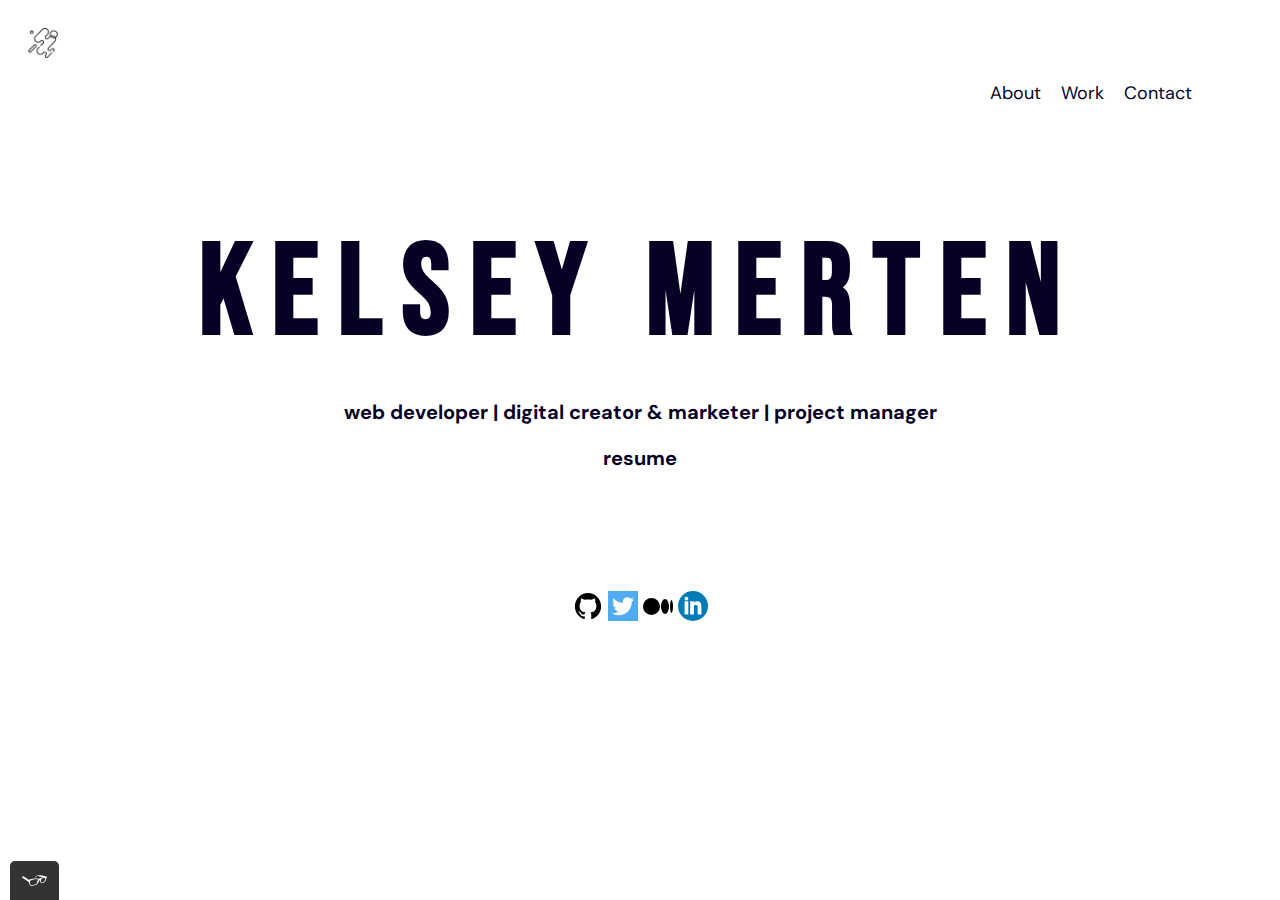
==== commit f927b2ab: "updated footer" ====
--- a/index.html
+++ b/index.html
@@ -61,8 +61,6 @@
 
     <div class="footer">
         <footer>
-            <h5>find me on</h5>
-
             <!-- Github logo -->
             <a href="https://github.com/kmerten10" target="_blank">
                 <svg width="30px" height="30px" id="Layer_1" style="enable-background:new 0 0 512 512;" version="1.1"
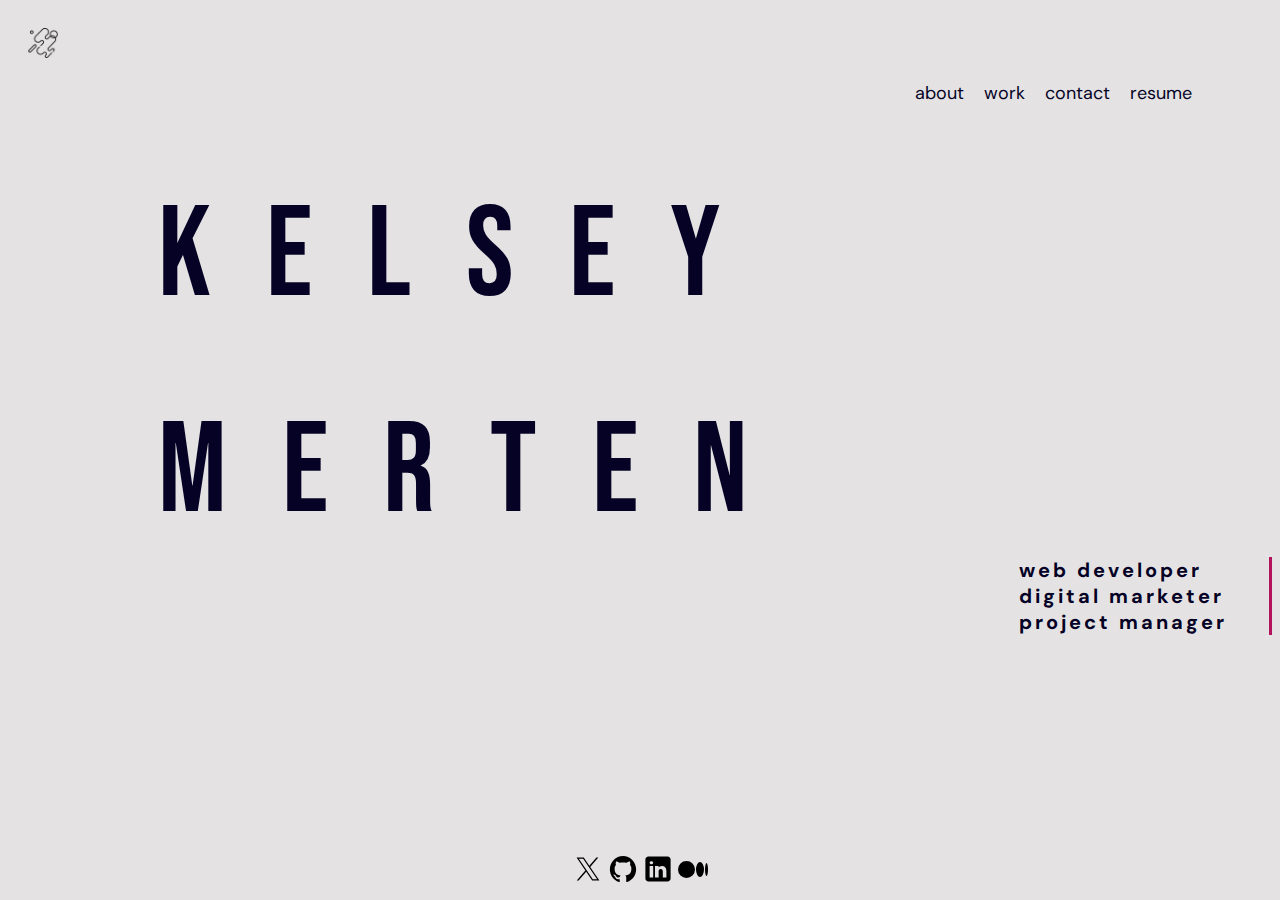
==== commit bddbda0a: "updates" ====
--- a/index.html
+++ b/index.html
@@ -32,35 +32,66 @@
     <nav class="page-header__item">
         <ul class="navigation-list" role="menubar">
             <li role="presentation">
-                <a href="about.kelsey.html" role="menuitem">About</a>
+                <a href="about.kelsey.html" role="menuitem">about</a>
             </li>
 
             <li role="presentation">
-                <a href="work.html" role="menuitem">Work</a>
+                <a href="work.html" role="menuitem">work</a>
             </li>
 
             <li role="presentation">
-                <a href="contact.kelsey.html" role="menuitem">Contact</a>
+                <a href="contact.kelsey.html" role="menuitem">contact</a>
+            </li>
+            <li>
+                <a class="resume" href="kmresume.pdf" download="Kelsey.Merten.Resume">
+                    resume
+                </a>
             </li>
         </ul>
     </nav>
 
+    <div class="name-container">
+        <span class="name">
+            <span style="--i:1">K</span>
+            <span style="--i:2">E</span>
+            <span style="--i:3">L</span>
+            <span style="--i:4">S</span>
+            <span style="--i:5">E</span>
+            <span style="--i:6">Y</span><br>
+            <span style="--i:7">M</span>
+            <span style="--i:8">E</span>
+            <span style="--i:9">R</span>
+            <span style="--i:10">T</span>
+            <span style="--i:11">E</span>
+            <span style="--i:12">N</span>
+        </span>
+    </div>
+    <div class="container-right3">
+        <div class="container-right2">
+            <p class="skill-animation">web developer </p>
+            <p class="skill-animation">digital marketer </p>
+            <p class="skill-animation"> project manager </p>
+        </div>
+    </div>
 
-    <div>
-        <video class="main" muted autoplay src="./img/myMovie.mp4" alt="Photo of Kelsey"></video>
-        <h1 class="name">KELSEY MERTEN
-        </h1>
-        <p>web developer | digital creator & marketer | project manager </p>
-        <a class="resume" href="kmresume.pdf" download="Kelsey.Merten.Resume">
-            <p>resume</p>
-        </a>
-    </div>
+    <video class="main" muted autoplay src="./img/myMovie.mp4" alt="Photo of Kelsey"></video>
+
 
 
 
 
     <div class="footer">
-        <footer>
+        <footer class="bottom">
+            <!-- Twitter Icon -->
+            <a href="https://twitter.com/kelseyjmerten" target="_blank">
+
+                <svg xmlns="http://www.w3.org/2000/svg" x="0px" y="0px" width="30" height="30" viewBox="0 0 50 50">
+                    <path
+                        d="M 5.9199219 6 L 20.582031 27.375 L 6.2304688 44 L 9.4101562 44 L 21.986328 29.421875 L 31.986328 44 L 44 44 L 28.681641 21.669922 L 42.199219 6 L 39.029297 6 L 27.275391 19.617188 L 17.933594 6 L 5.9199219 6 z M 9.7167969 8 L 16.880859 8 L 40.203125 42 L 33.039062 42 L 9.7167969 8 z">
+                    </path>
+                </svg>
+            </a>
+
             <!-- Github logo -->
             <a href="https://github.com/kmerten10" target="_blank">
                 <svg width="30px" height="30px" id="Layer_1" style="enable-background:new 0 0 512 512;" version="1.1"
@@ -81,22 +112,12 @@
                 </svg>
             </a>
 
-            <!-- Twitter Icon -->
-            <a href="https://twitter.com/kelseyjmerten" target="_blank">
-                <svg width="30px" heigh="30px" enable-background="new 0 0 48 48" version="1.1" id="Capa_1"
-                    xmlns="http://www.w3.org/2000/svg" xmlns:xlink="http://www.w3.org/1999/xlink" x="0px" y="0px"
-                    viewBox="0 0 455.731 455.731" style="enable-background:new 0 0 455.731 455.731;"
-                    xml:space="preserve">
-                    <g>
-                        <rect x="0" y="0" style="fill:#50ABF1;" width="455.731" height="455.731" />
-                        <path style="fill:#FFFFFF;" d="M60.377,337.822c30.33,19.236,66.308,30.368,104.875,30.368c108.349,0,196.18-87.841,196.18-196.18
-                    c0-2.705-0.057-5.39-0.161-8.067c3.919-3.084,28.157-22.511,34.098-35c0,0-19.683,8.18-38.947,10.107
-                    c-0.038,0-0.085,0.009-0.123,0.009c0,0,0.038-0.019,0.104-0.066c1.775-1.186,26.591-18.079,29.951-38.207
-                    c0,0-13.922,7.431-33.415,13.932c-3.227,1.072-6.605,2.126-10.088,3.103c-12.565-13.41-30.425-21.78-50.25-21.78
-                    c-38.027,0-68.841,30.805-68.841,68.803c0,5.362,0.617,10.581,1.784,15.592c-5.314-0.218-86.237-4.755-141.289-71.423
-                    c0,0-32.902,44.917,19.607,91.105c0,0-15.962-0.636-29.733-8.864c0,0-5.058,54.416,54.407,68.329c0,0-11.701,4.432-30.368,1.272
-                    c0,0,10.439,43.968,63.271,48.077c0,0-41.777,37.74-101.081,28.885L60.377,337.822z" />
-                    </g>
+            <!-- Linkedin logo -->
+            <a href="https://www.linkedin.com/in/kelsey-merten-90860447/" target="_blank">
+                <svg xmlns="http://www.w3.org/2000/svg" x="0px" y="0px" width="30" height="30" viewBox="0 0 50 50">
+                    <path
+                        d="M41,4H9C6.24,4,4,6.24,4,9v32c0,2.76,2.24,5,5,5h32c2.76,0,5-2.24,5-5V9C46,6.24,43.76,4,41,4z M17,20v19h-6V20H17z M11,14.47c0-1.4,1.2-2.47,3-2.47s2.93,1.07,3,2.47c0,1.4-1.12,2.53-3,2.53C12.2,17,11,15.87,11,14.47z M39,39h-6c0,0,0-9.26,0-10 c0-2-1-4-3.5-4.04h-0.08C27,24.96,26,27.02,26,29c0,0.91,0,10,0,10h-6V20h6v2.56c0,0,1.93-2.56,5.81-2.56 c3.97,0,7.19,2.73,7.19,8.26V39z">
+                    </path>
                 </svg>
             </a>
 
@@ -107,30 +128,9 @@
                     </path>
                 </svg>
             </a>
+        </footer>
+    </div>
 
-            <!-- Linkedin logo -->
-            <a href="https://www.linkedin.com/in/kelsey-merten-90860447/" target="_blank">
-                <svg enable-background="new 0 0 32 32" height="30px" id="Layer_1" version="1.0" viewBox="0 0 32 32"
-                    width="30px" :space="preserve" xmlns="http://www.w3.org/2000/svg"
-                    xmlns:xlink="http://www.w3.org/1999/xlink">
-                    <g>
-                        <circle clip-rule="evenodd" cx="16" cy="16" fill="#007BB5" fill-rule="evenodd" r="16" />
-                        <g>
-                            <rect fill="#FFFFFF" height="14" width="4" x="7" y="11" />
-                            <path
-                                d="M20.499,11c-2.791,0-3.271,1.018-3.499,2v-2h-4v14h4v-8c0-1.297,0.703-2,2-2c1.266,0,2,0.688,2,2v8h4v-7    C25,14,24.479,11,20.499,11z"
-                                fill="#FFFFFF" />
-                            <circle cx="9" cy="8" fill="#FFFFFF" r="2" />
-                        </g>
-                        < <?xml version="1.0" ?>
-                            <!DOCTYPE svg PUBLIC '-//W3C//DTD S/g><g/><g/><g/><g/><g/>
-                </g>
-            </svg>
-        </a>
-    </footer>
-</div>
-    
-    <script src="js/tota11y.min.js"></script>
     <script src="js/main.js"></script>
 
 </body>
--- a/css/stylesheet.css
+++ b/css/stylesheet.css
@@ -8,6 +8,7 @@
   padding-left: 20px;
   width: 50px;
   height: 50px;
+  cursor: crosshair;
 }
 
 .page-header__item {
@@ -30,18 +31,31 @@
 a {
   text-decoration: none;
   color: #050226;
+  cursor: crosshair;
+}
+
+a:hover {
+  color: #b2135b;
 }
 
 .navigation-list a:hover {
-  cursor: crosshair;
   color: #b2135b;
 }
 
 .contact-container {
-  width: 300px;
+  width: 100%;
   height: 400px;
+  display: flex;
+  justify-content: center;
+  padding-top: 20px;
+}
+
+.card {
   background-color: white;
-  align-self: center;
+  width: 600px;
+  height: 320px;
+  border-radius: 7px;
+  opacity: 80%;
 }
 
 body {
@@ -49,26 +63,23 @@
   line-height: 1.3;
   font-size: 18px;
   color: #fff;
+  background-color: rgb(228, 226, 226);
   border: 0;
 }
 
+body.about-body {
+  background-color: white;
+}
+
 h1 {
   color: #050226;
   font-size: 10vw;
-  justify-content: center;
+  justify-content: left;
   font-family: 'Bebas Neue';
   letter-spacing: 20px;
   margin: 0;
   z-index: 10;
-}
-
-h1.name {
-  border-bottom: none;
-  padding-top: 7%;
-  top: 0;
-  left: 0;
-  z-index: 1;
-  display: flex;
+  padding-left: 200px;
 }
 
 h2 {
@@ -79,7 +90,7 @@
 
 h3 {
   color: #050226;
-  font-size: 30px;
+  font-size: 40px;
   text-align: left;
   margin: 0;
 }
@@ -87,7 +98,6 @@
 h4 {
   color: #050226;
   font-size: 20px;
-  text-align: right;
   padding-right: 190px;
   top: 0;
   margin: 0;
@@ -100,6 +110,14 @@
 h3.contact {
   text-align: center;
   font-size: 20px;
+}
+
+h1.title {
+  color: #050226;
+  font-size: 70px;
+  text-align: left;
+  padding-left: 100px;
+  padding-bottom: 0;
 }
 
 h5 {
@@ -124,7 +142,7 @@
   font-size: 20px;
   text-align: left;
   padding-right: 190px;
-  padding-top: 100px;
+  padding-top: 30px;
   margin: 0;
 }
 
@@ -132,12 +150,11 @@
   color: #050226;
   font-weight: bolder;
   font-size: 20px;
-  text-align: center;
+  text-align: left;
 }
 
 video.main {
   display: flex;
-  z-index: -1;
   position: absolute;
   top: 0;
   left: 0;
@@ -149,6 +166,7 @@
   object-position: center;
   filter: grayscale(100%);
   opacity: 60%;
+  z-index: -1;
 }
 
 video.flowers {
@@ -168,7 +186,16 @@
 }
 
 video.workvideo {
-  width: 700px;
+  width: 400px;
+}
+
+video.sample {
+  width: 600px;
+  margin-bottom: 100px;
+}
+
+.sample-text {
+  top: 0;
 }
 
 div.footer {
@@ -176,24 +203,28 @@
   display: -webkit-box;
   display: -ms-flexbox;
   display: flex;
-  align-items: flex-end;
-  bottom: 0;
-  padding-top: 100px;
   -webkit-box-pack: space-evenly;
   -ms-flex-pack: space-evenly;
   justify-content: space-evenly;
   justify-items: center;
-  -ms-flex-line-pack: space-evenly;
-  align-content: space-evenly;
   -webkit-box-align: center;
   text-decoration: none;
+  padding-top: 50px;
+}
+
+footer.bottom {
+  position: fixed;
+  bottom: 0;
+  padding-bottom: 10px;
 }
 
 /* Secomdary Pages  */
-.title {
+
+
+.title-about {
+  letter-spacing: 10px;
   color: #050226;
   font-size: 70px;
-  letter-spacing: 20px;
   font-family: 'Bebas Neue';
   padding-left: 50px;
   padding-top: 20px;
@@ -201,9 +232,18 @@
 }
 
 .container-right {
-  width: 50%;
+  width: 60%;
+  padding-top: 2%;
   float: right;
-  padding-top: 7%;
+}
+
+.container-right2 {
+  width: 20%;
+  float: right;
+}
+
+.container-right3 {
+  height: 50%;
 }
 
 .container-left {
@@ -211,33 +251,68 @@
   display: inline;
 }
 
+.container-left2 {
+  width: 60%;
+  z-index: 0;
+}
+
 img {
-  width: 35%;
+  width: 32%;
   height: auto;
   position: relative;
-  padding-left: 150px;
-  padding-top: 50px;
+  padding-left: 180px;
+  padding-top: 30px;
   opacity: 90%;
 }
 
 img.work {
-  width: 700px;
+  width: 400px;
   height: auto;
   padding: 0;
+}
+
+.caption {
+  position: relative;
+}
+
+.caption .hover-text {
+  position: absolute;
+  top: 50%;
+  left: 50%;
+  transform: translate(-50%, -50%);
+  z-index: 10;
+  opacity: 0;
+  transition: all 0.8s ease;
+  background-color: white;
+  width: 100%;
+  height: 100%;
+  text-align: center;
+}
+
+.caption:hover .hover-text {
+  opacity: 90%;
+  width: 100%;
+  height: 100%;
+  text-align: center;
+  padding-top: 50px;
 }
 
 div.grid_container {
   display: -webkit-box;
   display: -ms-flexbox;
   display: flex;
+}
+
+.grid_item {
+  padding-top: 20px;
 }
 
 .grid {
   display: -ms-grid;
   display: grid;
   -ms-grid-columns: 1fr 30px 1fr;
-  grid-template-columns: 1fr 1fr;
-  grid-gap: 50px;
+  grid-template-columns: 1fr 1fr 1fr;
+  grid-gap: 0px;
   -webkit-box-pack: center;
   -ms-flex-pack: center;
   justify-content: center;
@@ -249,6 +324,74 @@
   align-items: center;
 }
 
+.grid2 {
+  display: -ms-grid;
+  display: grid;
+  -ms-grid-columns: 1fr 30px 1fr;
+  grid-template-columns: 1fr 1fr;
+  grid-gap: 0px;
+  -webkit-box-pack: center;
+  -ms-flex-pack: center;
+  justify-content: center;
+  justify-items: center;
+  -ms-flex-line-pack: space-evenly;
+  align-content: space-evenly;
+  -webkit-box-align: center;
+  -ms-flex-align: center;
+  align-items: top;
+  padding-top: 50px;
+}
+
+.grid3 {
+  display: grid;
+  grid-template-columns: 1fr 1fr;
+  padding-left: 120px;
+}
+
+.sample-text {
+  text-align: left;
+  padding-left: 100px;
+  font-size: 30px;
+}
+
+h4.tech {
+  text-align: left;
+  padding-left: 100px;
+  font-size: 20px;
+}
+
+h4.tech2 {
+  text-align: left;
+  padding-top: 5px;
+  font-size: 20px;
+  padding-right: 0;
+}
+
+a.tech {
+  float: left;
+  padding-top: 20px;
+  padding-left: 100px;
+
+}
+
+.skills {
+  display: grid;
+  grid-template-columns: 1fr 1fr 1fr;
+  padding-top: 100px;
+}
+
+.skillset {
+  font-size: 17px;
+  padding-right: 0;
+  padding-bottom: 5px;
+}
+
+.skill {
+  font-size: 14px;
+  padding-right: 0;
+  padding-left: 20px;
+}
+
 a.link {
   display: flex;
   justify-content: space-evenly;
@@ -271,4 +414,130 @@
   h1 {
     font-size: 22px;
   }
+}
+
+
+
+/* Name */
+
+.name {
+  position: relative;
+}
+
+.name span {
+  position: relative;
+  display: inline-block;
+  color: #050226;
+  font-size: 10vw;
+  justify-content: center;
+  font-family: 'Bebas Neue';
+  padding-left: 50px;
+  padding-top: 50px;
+  margin: 0;
+  z-index: 10;
+  text-transform: uppercase;
+  animation: flip 6s;
+  animation-delay: calc(0.2s * var(--i))
+}
+
+.name-container {
+  padding-left: 100px;
+}
+
+.projects {
+  position: relative;
+}
+
+.projects span {
+  position: relative;
+  display: inline-block;
+  color: #050226;
+  font-size: 70px;
+  font-family: 'Bebas Neue';
+  padding-left: 20px;
+  padding-top: 20px;
+  z-index: 10;
+  animation: flip 2s;
+  animation-delay: calc(0.2s * var(--i))
+}
+
+.work-container {
+  padding-bottom: 50px;
+  padding-left: 30px;
+}
+
+@keyframes flip {
+
+  0%,
+  80% {
+    transform: rotateY(360deg);
+  }
+}
+
+.title-animation h1 {
+  overflow: hidden;
+  border-right: 0.15em solid #b2135b;
+  white-space: nowrap;
+  margin: 0 auto;
+  letter-spacing: 0.15em;
+  animation:
+    typing 3.5s steps(40, end),
+    blink-caret 0.75s step-end infinite;
+}
+
+.skill-animation {
+  overflow: hidden;
+  border-right: 0.15em solid #b2135b;
+  white-space: nowrap;
+  margin: 0 auto;
+  letter-spacing: 0.15em;
+  animation:
+    typing 3.5s steps(40, end),
+    blink-caret 0.75s step-end infinite;
+}
+
+.skill-animation1 {
+  overflow: hidden;
+  border-right: 0.15em solid #b2135b;
+  white-space: nowrap;
+  margin: 0 auto;
+  letter-spacing: 0.15em;
+  animation:
+    typing 3.5s steps(40, end),
+    blink-caret 0.75s step-end infinite;
+}
+
+.skill-animation2 {
+  overflow: hidden;
+  border-right: 0.15em solid #b2135b;
+  white-space: nowrap;
+  margin: 0 auto;
+  letter-spacing: 0.15em;
+  animation:
+    typing 3.5s steps(40, end),
+    blink-caret 0.75s step-end infinite;
+}
+
+/* The typing effect */
+@keyframes typing {
+  from {
+    width: 0;
+  }
+
+  to {
+    width: 100%;
+  }
+}
+
+/* The typewriter cursor effect */
+@keyframes blink-caret {
+
+  from,
+  to {
+    border-color: transparent;
+  }
+
+  50% {
+    border-color: #b2135b;
+  }
 }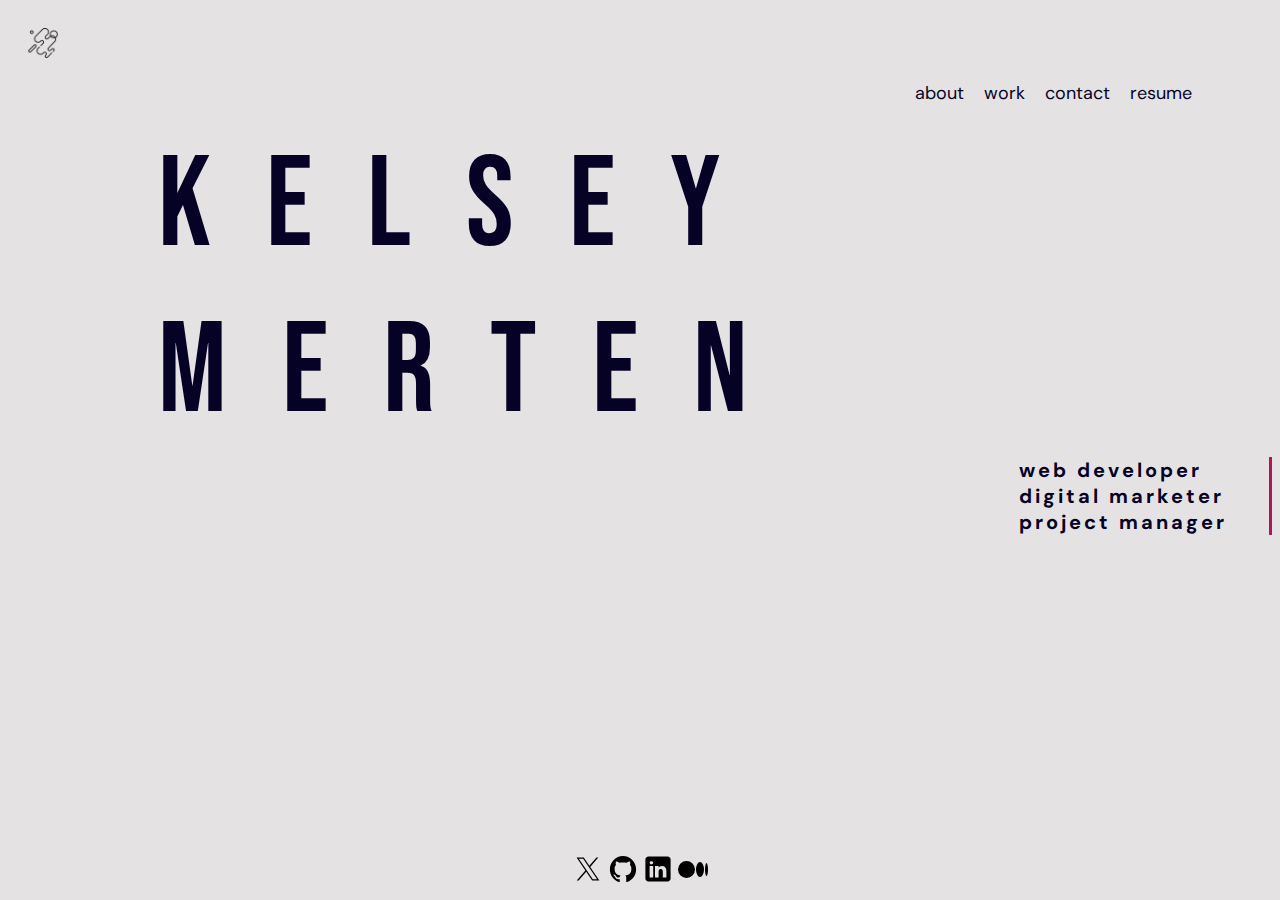
==== commit 6701ad5f: "updates" ====
--- a/index.html
+++ b/index.html
@@ -74,7 +74,8 @@
         </div>
     </div>
 
-    <video class="main" muted autoplay src="./img/myMovie.mp4" alt="Photo of Kelsey"></video>
+    <video class="main" muted autoplay src="./img/myMovie.mp4" alt="Photo of Kelsey"> </video>
+
 
 
 
@@ -129,10 +130,11 @@
                 </svg>
             </a>
         </footer>
+
     </div>
 
+
     <script src="js/main.js"></script>
-
 </body>
 
 </html>--- a/css/stylesheet.css
+++ b/css/stylesheet.css
@@ -209,7 +209,7 @@
   justify-items: center;
   -webkit-box-align: center;
   text-decoration: none;
-  padding-top: 50px;
+  margin-top: 50px;
 }
 
 footer.bottom {
@@ -432,7 +432,6 @@
   justify-content: center;
   font-family: 'Bebas Neue';
   padding-left: 50px;
-  padding-top: 50px;
   margin: 0;
   z-index: 10;
   text-transform: uppercase;
